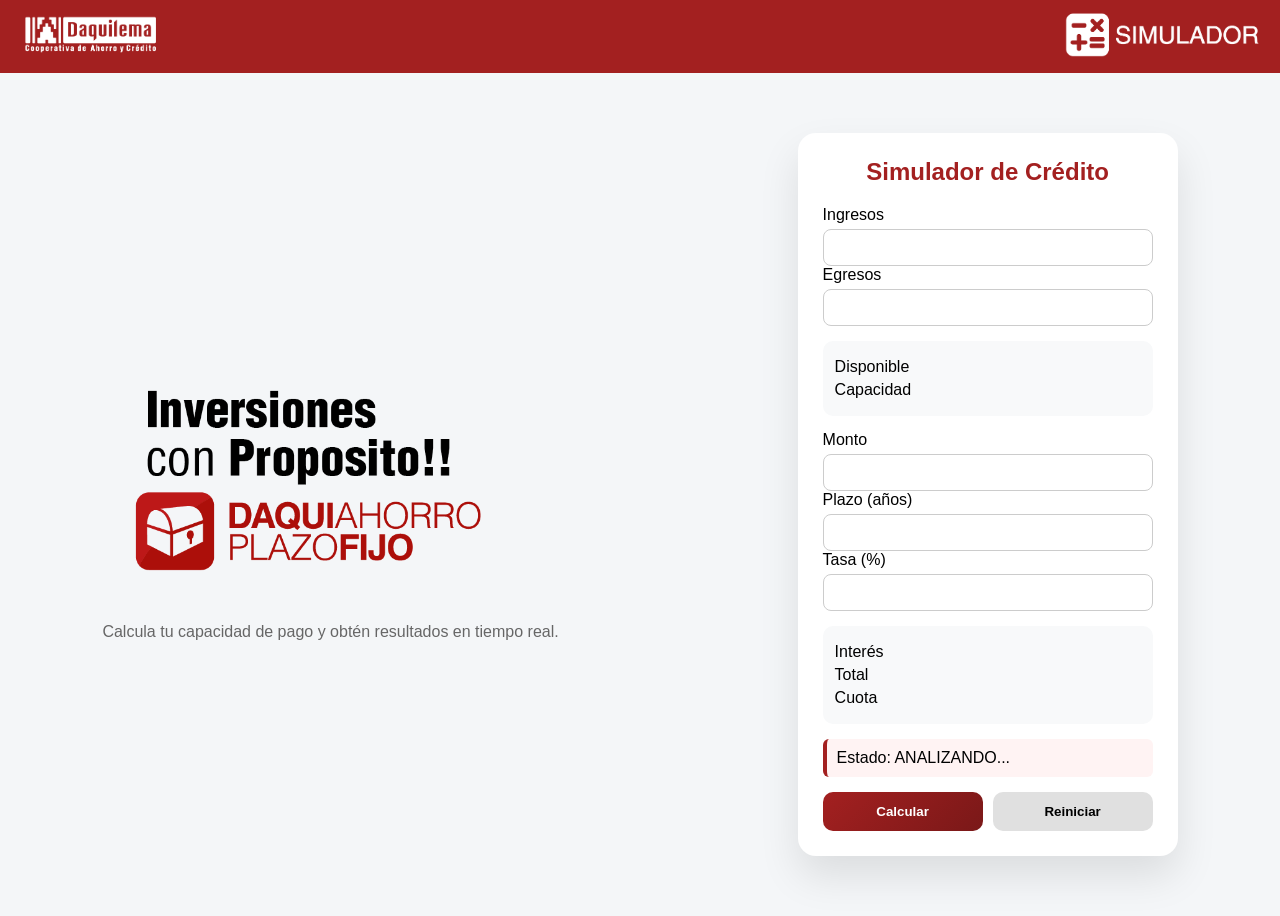
==== index.html @ 892eb09f "cambio de nombre" ====
<!DOCTYPE html>
<html lang="es">
<head>
    <meta charset="UTF-8">
    <meta name="viewport" content="width=device-width, initial-scale=1.0">
    <title>Simulador de Crédito</title>

    <link rel="stylesheet" href="simulador.css">
    <script src="simulador.js"></script>
    <script src="funciones.js"></script>
</head>
<body>

    <!-- HEADER -->
    <header class="header">
        <div class="logo-left">
            <img src="logo.png">
        </div>

        <h2 class="titulo-header"></h2>

        <div class="logo-right">
            <img src="logo_si.png">
        </div>
    </header>

    <!-- HERO + PANEL -->
    <section class="hero">

        <!-- TEXTO IZQUIERDO -->
        <div class="hero-text">
            <img src="lan.png">
            <p>Calcula tu capacidad de pago y obtén resultados en tiempo real.</p>
        </div>

        <!-- PANEL DERECHO -->
        <div class="panel">

            <h2>Simulador de Crédito</h2>

            <!-- DATOS -->
            <div class="grupo">
                <label>Ingresos</label>
                <input type="text" id="txtIngresos">

                <label>Egresos</label>
                <input type="text" id="txtEgresos">
            </div>

            <div class="resultado-box">
                <p>Disponible <span id="spnDisponible"></span></p>
                <p>Capacidad <span id="spnCapacidadPago"></span></p>
            </div>

            <!-- CRÉDITO -->
            <div class="grupo">
                <label>Monto</label>
                <input type="text" id="txtMonto">

                <label>Plazo (años)</label>
                <input type="text" id="txtPlazo">

                <label>Tasa (%)</label>
                <input type="text" id="txtTasaInteres">
            </div>

            <div class="resultado-box">
                <p>Interés <span id="spnInteresPagar"></span></p>
                <p>Total <span id="spnTotalPrestamo"></span></p>
                <p>Cuota <span id="spnCuotaMensual"></span></p>
            </div>

            <div class="estado">
                Estado: <span id="spnEstadoCredito">ANALIZANDO...</span>
            </div>

            <div class="buttons">
                <button id="btnCalcularCredito" onclick="calcular()">Calcular</button>
                <button id="btnReiniciar" onclick="reiniciar()">Reiniciar</button>
            </div>

        </div>
    </section>

</body>
</html>
---- simulador.css ----
/* RESET */
* {
    margin: 0;
    padding: 0;
    box-sizing: border-box;
}

/* BODY */
body {
    font-family: 'Segoe UI', sans-serif;
    background: #f4f6f8;
}

/* HEADER */
.header {
    background: #a32020;
    padding: 12px 20px;
    display: flex;
    justify-content: space-between;
    align-items: center;
    position: relative;
}

/* LOGOS */
.logo-left img,
.logo-right img {
    height: 45px;
}

/* TITULO CENTRADO */
.titulo-header {
    position: absolute;
    left: 50%;
    transform: translateX(-50%);
    color: white;
    font-weight: bold;
}

/* HERO */
.hero {
    display: flex;
    justify-content: space-between;
    align-items: center;
    padding: 60px 8%;
    min-height: 90vh;
}

/* TEXTO IZQUIERDO */
.hero-text {
    max-width: 500px;
}

.hero-text h1 {
    font-size: 42px;
    margin-bottom: 10px;
}

.hero-text p {
    color: #666;
    font-size: 16px;
}

/* PANEL DERECHO */
.panel {
    width: 380px;
    background: white;
    padding: 25px;
    border-radius: 18px;
    box-shadow: 0 20px 40px rgba(0,0,0,0.1);
}

/* TITULO PANEL */
.panel h2 {
    text-align: center;
    margin-bottom: 20px;
    color: #a32020;
}

/* GRUPOS */
.grupo {
    margin-bottom: 15px;
}

/* INPUT */
input {
    width: 100%;
    padding: 10px;
    margin-top: 5px;
    border-radius: 8px;
    border: 1px solid #ccc;
}

/* RESULTADOS */
.resultado-box {
    background: #f8f9fa;
    padding: 12px;
    border-radius: 10px;
    margin: 15px 0;
}

.resultado-box p {
    display: flex;
    justify-content: space-between;
    margin: 5px 0;
}

/* ESTADO */
.estado {
    background: #fff3f3;
    padding: 10px;
    border-left: 4px solid #a32020;
    border-radius: 6px;
    margin-bottom: 15px;
}

/* BOTONES */
.buttons {
    display: flex;
    gap: 10px;
}

button {
    flex: 1;
    padding: 12px;
    border-radius: 10px;
    border: none;
    font-weight: bold;
    cursor: pointer;
}

/* BOTON PRINCIPAL */
#btnCalcularCredito {
    background: linear-gradient(135deg, #a32020, #7a1818);
    color: white;
}

/* BOTON SECUNDARIO */
#btnReiniciar {
    background: #e0e0e0;
}

/* HOVER */
button:hover {
    transform: translateY(-2px);
}

/* RESPONSIVE TABLET */
@media (max-width: 900px) {
    .hero {
        flex-direction: column;
        gap: 30px;
    }

    .panel {
        width: 100%;
        max-width: 400px;
    }

    .hero-text {
        text-align: center;
    }
}

/* CELULAR */
@media (max-width: 480px) {

    .hero {
        padding: 30px 15px;
    }

    .hero-text h1 {
        font-size: 28px;
    }

    .logo-left img,
    .logo-right img {
        height: 35px;
    }
}
/* IMAGEN HERO */
.hero-text img {
    width: 100%;
    max-width: 420px;
    height: auto;
    display: block;
    margin-bottom: 15px;
}

/* CENTRAR EN RESPONSIVE */
@media (max-width: 900px) {
    .hero-text {
        display: flex;
        flex-direction: column;
        align-items: center;
        text-align: center;
    }

    .hero-text img {
        max-width: 300px;
    }
}

/* CELULAR */
@media (max-width: 480px) {
    .hero-text img {
        max-width: 250px;
    }
}
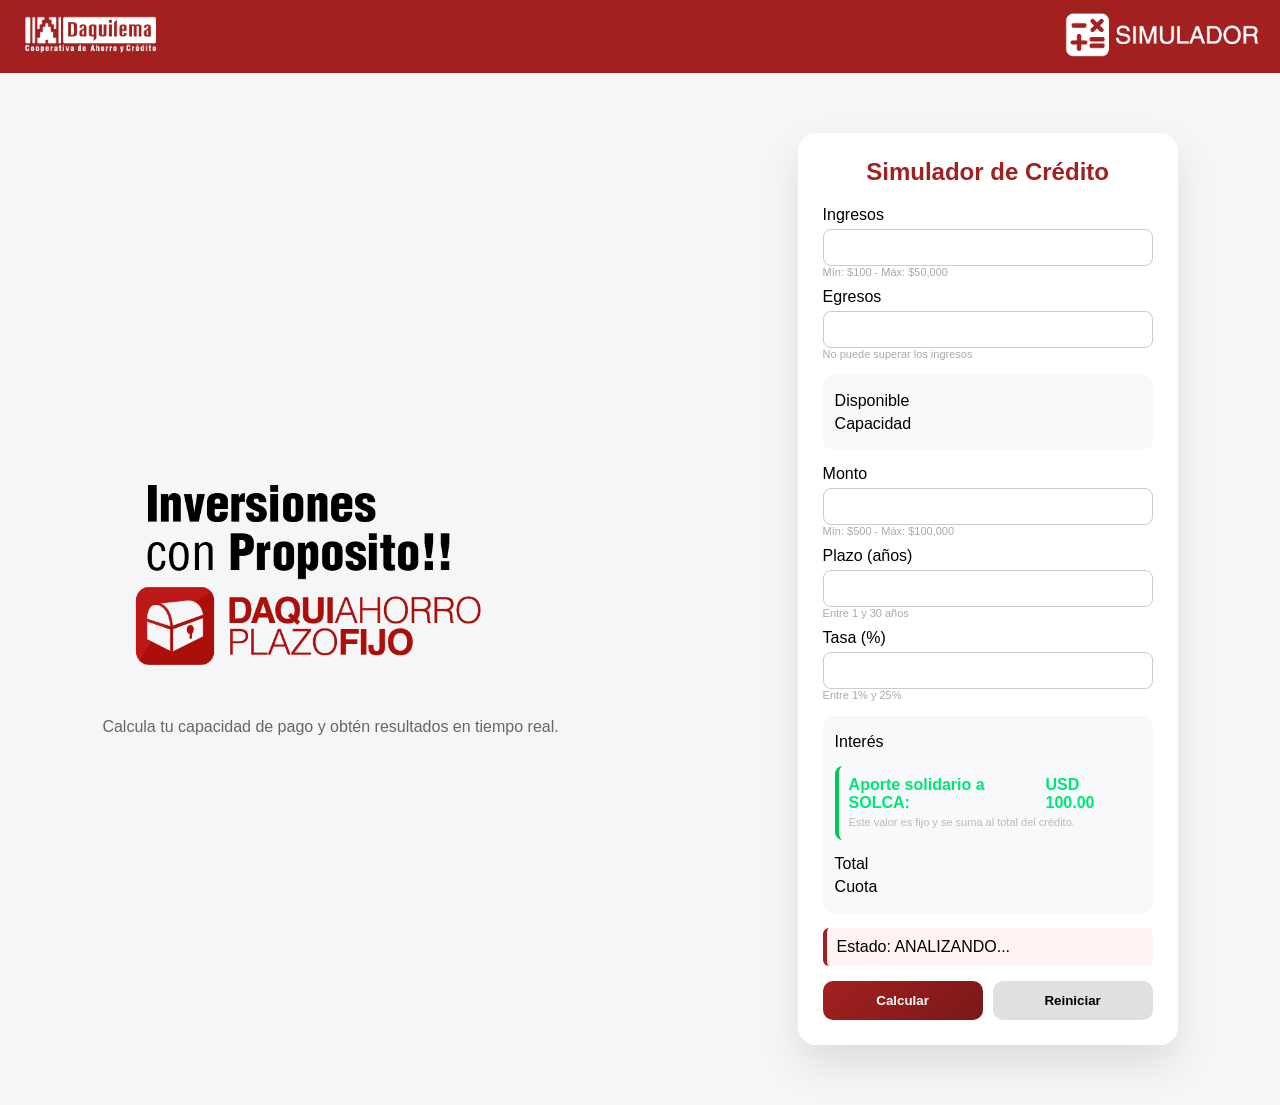
==== commit e4702d06: "Implementacion de validaciones con IA y sus promts" ====
--- a/index.html
+++ b/index.html
@@ -1,5 +1,6 @@
 <!DOCTYPE html>
 <html lang="es">
+
 <head>
     <meta charset="UTF-8">
     <meta name="viewport" content="width=device-width, initial-scale=1.0">
@@ -9,6 +10,7 @@
     <script src="simulador.js"></script>
     <script src="funciones.js"></script>
 </head>
+
 <body>
 
     <!-- HEADER -->
@@ -42,9 +44,14 @@
             <div class="grupo">
                 <label>Ingresos</label>
                 <input type="text" id="txtIngresos">
+                <small class="hint">Mín: $100 - Máx: $50,000</small>
+                <small class="error" id="errIngresos"></small>
 
                 <label>Egresos</label>
                 <input type="text" id="txtEgresos">
+                <small class="hint">No puede superar los ingresos</small>
+                <small class="error" id="errEgresos"></small>
+
             </div>
 
             <div class="resultado-box">
@@ -56,16 +63,26 @@
             <div class="grupo">
                 <label>Monto</label>
                 <input type="text" id="txtMonto">
+                <small class="hint">Mín: $500 - Máx: $100,000</small>
+                <small class="error" id="errMonto"></small>
 
                 <label>Plazo (años)</label>
                 <input type="text" id="txtPlazo">
+                <small class="hint">Entre 1 y 30 años</small>
+                <small class="error" id="errPlazo"></small>
 
                 <label>Tasa (%)</label>
                 <input type="text" id="txtTasaInteres">
+                <small class="hint">Entre 1% y 25%</small>
+                <small class="error" id="errTasa"></small>
             </div>
 
             <div class="resultado-box">
                 <p>Interés <span id="spnInteresPagar"></span></p>
+                <div class="aporte">
+                    <p>Aporte solidario a SOLCA: <span id="spnAporte">USD 100.00</span></p>
+                    <small>Este valor es fijo y se suma al total del crédito.</small>
+                </div>
                 <p>Total <span id="spnTotalPrestamo"></span></p>
                 <p>Cuota <span id="spnCuotaMensual"></span></p>
             </div>
@@ -83,4 +100,5 @@
     </section>
 
 </body>
+
 </html>
--- a/simulador.css
+++ b/simulador.css
@@ -205,4 +205,38 @@
     .hero-text img {
         max-width: 250px;
     }
+}
+.error {
+    color: #ff4d4d;
+    font-size: 12px;
+    display: block;
+    margin-bottom: 10px;
+}
+
+input.error-input {
+    border: 2px solid #ff4d4d;
+}
+.hint {
+    color: #aaa;
+    font-size: 11px;
+    display: block;
+    margin-bottom: 5px;
+}
+.aporte {
+    background: rgba(255,255,255,0.05);
+    border-left: 4px solid #00c853;
+    padding: 10px;
+    margin: 15px 0;
+    border-radius: 8px;
+}
+
+.aporte p {
+    margin: 0;
+    font-weight: bold;
+    color: #00e676;
+}
+
+.aporte small {
+    color: #bbb;
+    font-size: 11px;
 }
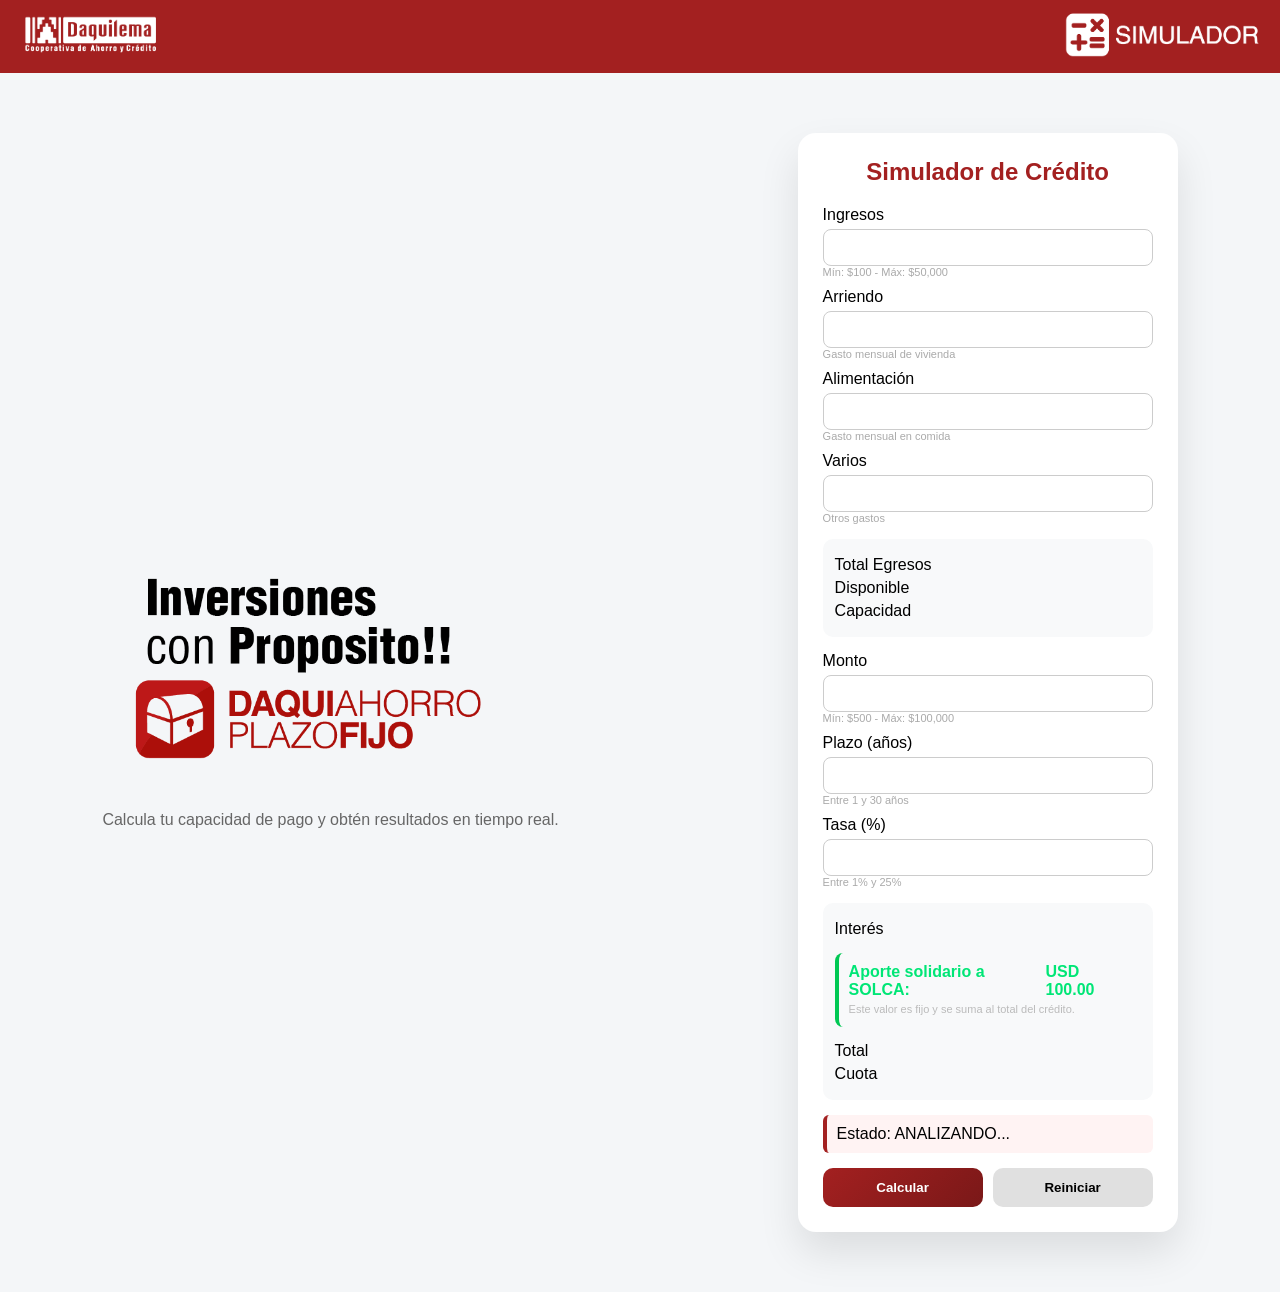
==== commit e2cfcd44: "Se añadio el campo de gastos(arriendo,alimentacion,varios) con sus respectivas validaciones" ====
--- a/index.html
+++ b/index.html
@@ -47,14 +47,26 @@
                 <small class="hint">Mín: $100 - Máx: $50,000</small>
                 <small class="error" id="errIngresos"></small>
 
-                <label>Egresos</label>
-                <input type="text" id="txtEgresos">
-                <small class="hint">No puede superar los ingresos</small>
-                <small class="error" id="errEgresos"></small>
+                <label>Arriendo</label>
+                <input type="text" id="txtArriendo">
+                <small class="hint">Gasto mensual de vivienda</small>
+                <small class="error" id="errArriendo"></small>
+
+                <label>Alimentación</label>
+                <input type="text" id="txtAlimentacion">
+                <small class="hint">Gasto mensual en comida</small>
+                <small class="error" id="errAlimentacion"></small>
+
+                <label>Varios</label>
+                <input type="text" id="txtVarios">
+                <small class="hint">Otros gastos</small>
+                <small class="error" id="errVarios"></small>
+
 
             </div>
 
             <div class="resultado-box">
+                <p>Total Egresos <span id="spnEgresos"></span></p>
                 <p>Disponible <span id="spnDisponible"></span></p>
                 <p>Capacidad <span id="spnCapacidadPago"></span></p>
             </div>
